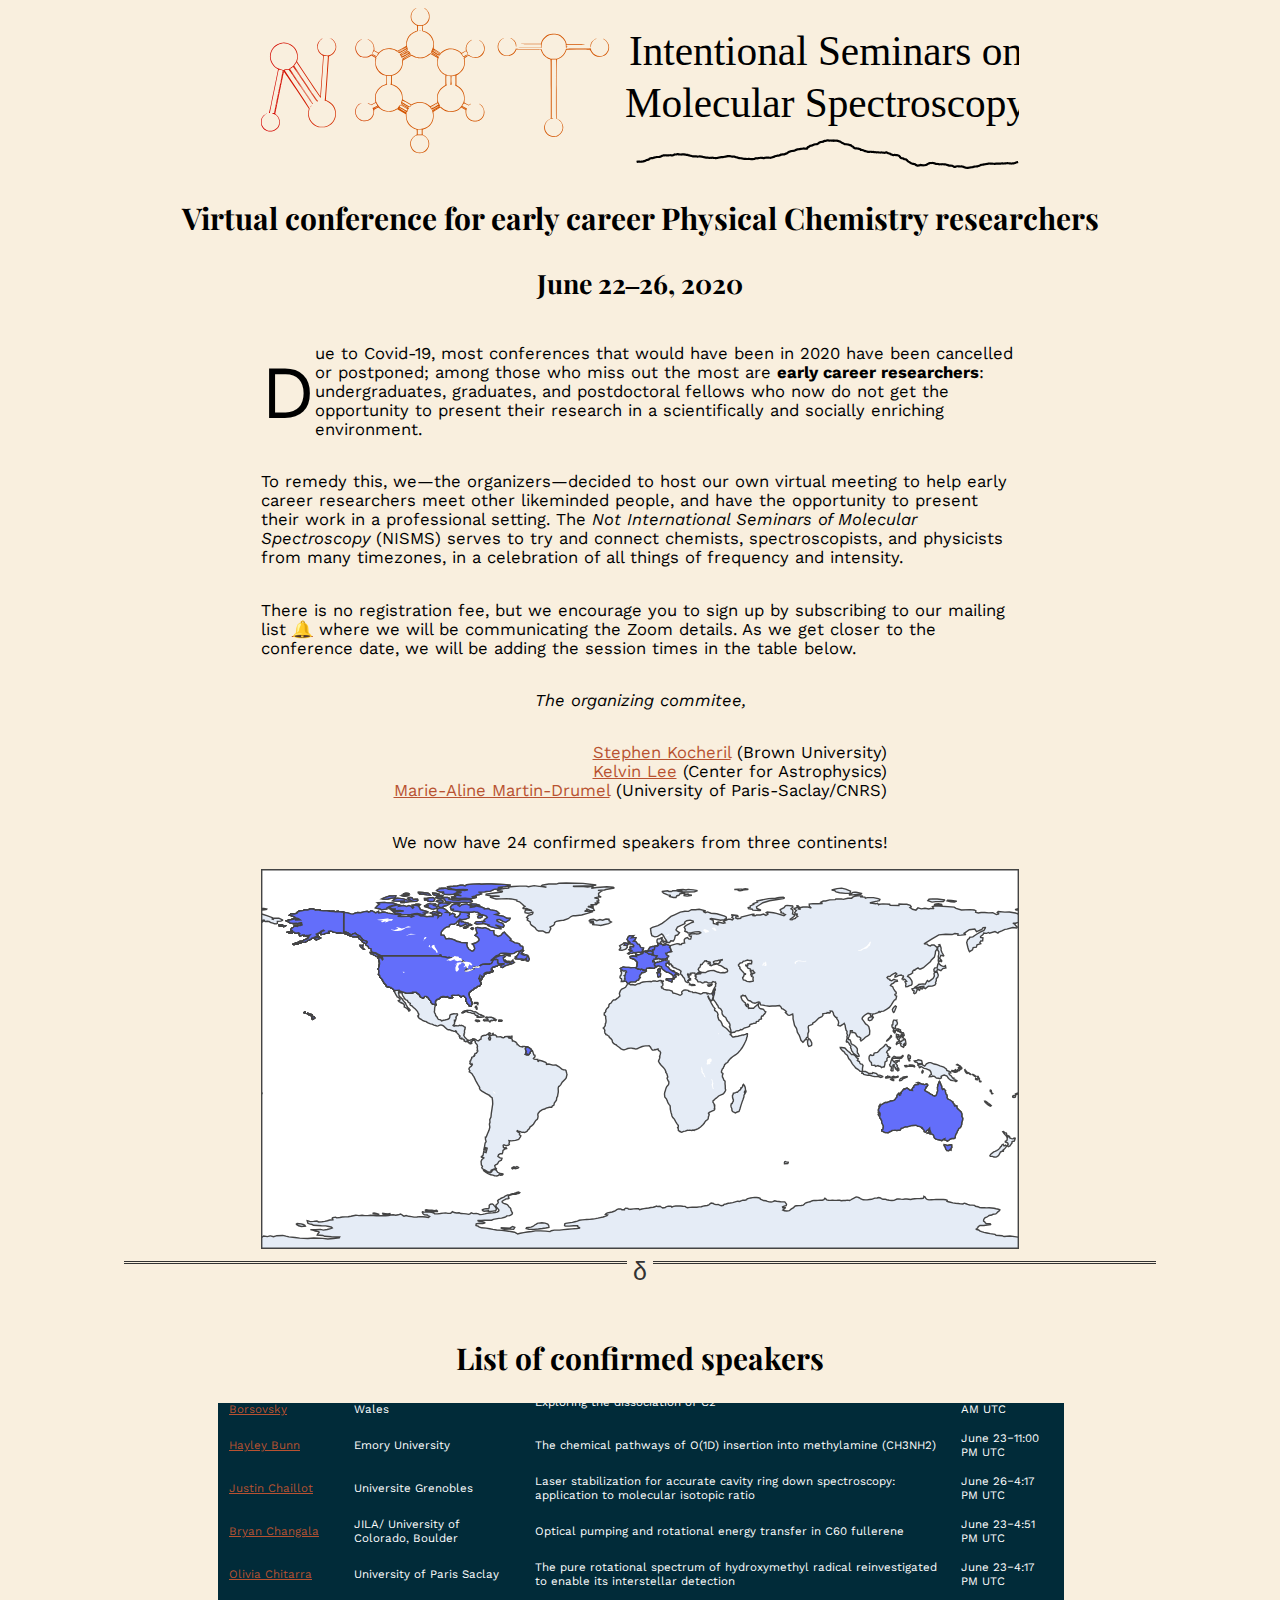
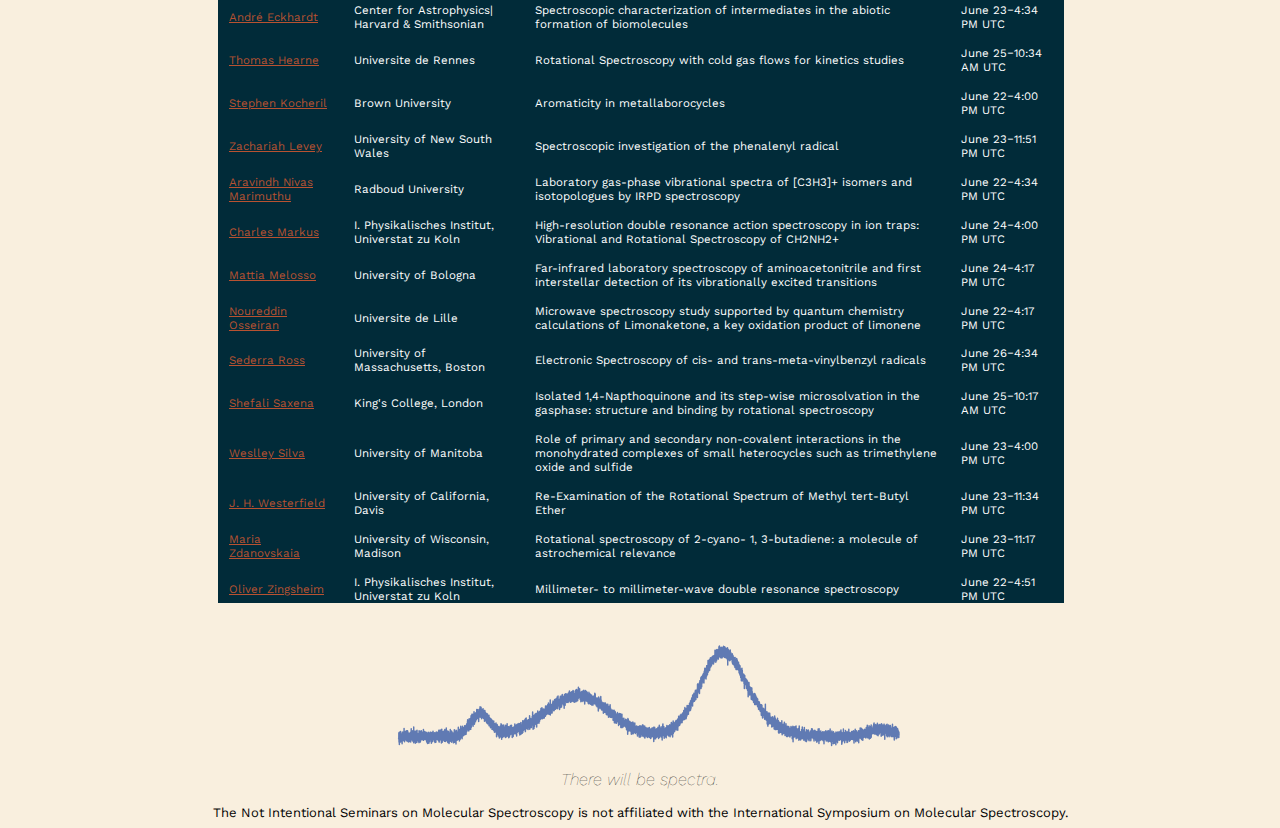
==== index.html @ 71ee7a11 "Added program PDF and links" ====
<!doctype html>

<html lang="en">
<head>
  <meta charset="utf-8">

  <title>NISMS 2020</title>
  <meta name="description" content="An online virtual meeting for early career researchers in physical chemistry.">
  <meta name="author" content="NISMS Commitee">

  <link rel="stylesheet" href="style.css">
  <link rel="stylesheet"
        href="https://fonts.googleapis.com/css2?family=Work+Sans">
  <link rel="stylesheet"
          href="https://fonts.googleapis.com/css2?family=Playfair+Display">
  <link rel="stylesheet"
          href="https://cdn.datatables.net/1.10.21/css/jquery.dataTables.min.css">
  <script type="text/javascript" src="https://code.jquery.com/jquery-3.5.1.js"></script>
  <script type="text/javascript" src="https://cdn.datatables.net/1.10.21/js/jquery.dataTables.min.js"></script>

</head>

<body>
  <script src="js/scripts.js"></script>
  <img src="logo.svg" title="">

  <h2> Virtual conference for early career Physical Chemistry researchers </h2>

  <h3> June 22‒26, 2020 </h3>

  <p class="drop-cap">
      Due to Covid-19, most conferences that would have been in 2020 have been cancelled or postponed; 
      among those who miss out the most are <strong> early career researchers</strong>: undergraduates, 
      graduates, and postdoctoral fellows who now do not get the opportunity to present their research
      in a scientifically and socially enriching environment.
  </p>

  <div>
    <p>
      To remedy this, we—the organizers—decided to host our own virtual meeting to help early career researchers
      meet other likeminded people, and have the opportunity to present their work in a professional setting. The 
      <em>Not International Seminars of Molecular Spectroscopy</em> (NISMS) serves to try and connect chemists, spectroscopists,
      and physicists from many timezones, in a celebration of all things of frequency and intensity.
    </p>
  </div>

  <div>
      <p> There is no registration fee, but we encourage you to sign up by subscribing to our mailing list 
        <a href="https://forms.gle/BFYWAidmMbKJy1d68" target="_blank" rel="noopener noreferrer">🔔</a> where we will be communicating the Zoom details. As we get
        closer to the conference date, we will be adding the session times in the table below.
      </p>

    </div>

    <div>
      <p>
        <em>The organizing commitee, </em>
        <br>
      </p>
    </div>

    <div>    
    <p style="text-align: right;">
      <a href="https://www.brown.edu/academics/chemistry/people/graduate-student/stephen-kocheril" target="_blank" rel="noopener noreferrer">Stephen Kocheril</a> (Brown University) <br>
      
      <a href="https://laserkelvin.github.io" target="_blank" rel="noopener noreferrer">Kelvin Lee</a> (Center for Astrophysics) <br>
      
      <a href="http://www.ismo.u-psud.fr/spip.php?article2095&lang=en" target="_blank" rel="noopener noreferrer">Marie-Aline Martin-Drumel</a> (University of Paris-Saclay/CNRS) <br>
    </p>

  </div>

  <div>
  <p>
    We now have 24 confirmed speakers from three continents!
  </p>
  </div>

  <div id="map-container">

  <img src="map.svg" width=800px>

  </div>

  <hr>

  <h2>List of confirmed speakers</h2>

  <object id="confirmed" data="speakers.html" style="width: 70%; height: 800px"></object>

  <!-- <div>
    <table id="confirmed" style="width: 100%" class="display">
      <thead>
        <tr>
          <th>Speakers</th>
          <th>Institution</th>
          <th>Title</th>
        </tr>
      </thead>
    </table>
  </div> -->

  <!-- <script src="line.js"></script> -->
  <div>
      <figure>
        <img src="line.svg">
        <figcaption>There will be spectra.</figcaption>
      </figure>
  </div>

</body>

<!-- <script type="text/javascript">
  $(document).ready(function() {
    $('#confirmed').DataTable( {
        "ajax": './speakers.json'
    } );
} );
</script> -->

<footer>
  The Not Intentional Seminars on Molecular Spectroscopy is not affiliated with the 
  International Symposium on Molecular Spectroscopy.
</footer>

</html>
---- style.css ----
html {
    font-family: "Work Sans", "Helvetica";
    text-rendering: optimizeLegibility;
    text-align: center;
    font-size: 1.3vw;
    justify-content: center;
    display: flex;
    align-items: center;
    background-color: #f9efde;
}

footer {
    font-size: small;
}

h1, h2, h3 {
    font-family: "Playfair Display";
}

h1 {
    font-size: 2vw;
    text-decoration: underline;
}

h2 {
    font-size: 1.8rem;
}

h3 {
    font-size: 1.6rem;
}

p {
    max-width: 60%;
    display: inline-block;
    text-align: left;
}

p.drop-cap:first-letter {
    font-size: 4.5em;
    float: left;
    margin-top: .05em;
}

a {
    color: #b85231;
}

strong {
    font-weight: bolder;
}

img {
    max-width: 60%;
    height: auto;
}

figcaption {
    font-style: italic;
    font-weight: 100;
}

hr {
    overflow: visible; /* For IE */
    padding: 10px;
    border: none;
    border-top: medium double #333;
    color: #333;
    text-align: center;
    max-width: 80%;
}

hr:after {
    content: "δ";
    display: inline-block;
    position: relative;
    top: -0.7em;
    font-size: 1.5em;
    padding: 0 0.25em;
    background: #f9efde;
}

table {
    background: #012B39;
    border-radius: 0.25em;
    border-collapse: collapse;
    margin: 1em;
    height: auto;
    font-size: 1.3vw;
  }

th {
    border-bottom: 1px solid #364043;
    color: #E2B842;
    font-size: 1.4vw;
    font-weight: 600;
    padding: 0.5em 1em;
    text-align: left;
    }

td {
    color: #fff;
    font-weight: 400;
    padding: 0.65em 1em;
    }
.disabled td {
    color: #4F5F64;
    }
tbody tr {
    transition: background 0.25s ease;
    }
tbody tr:hover {
    background: #014055;
    }
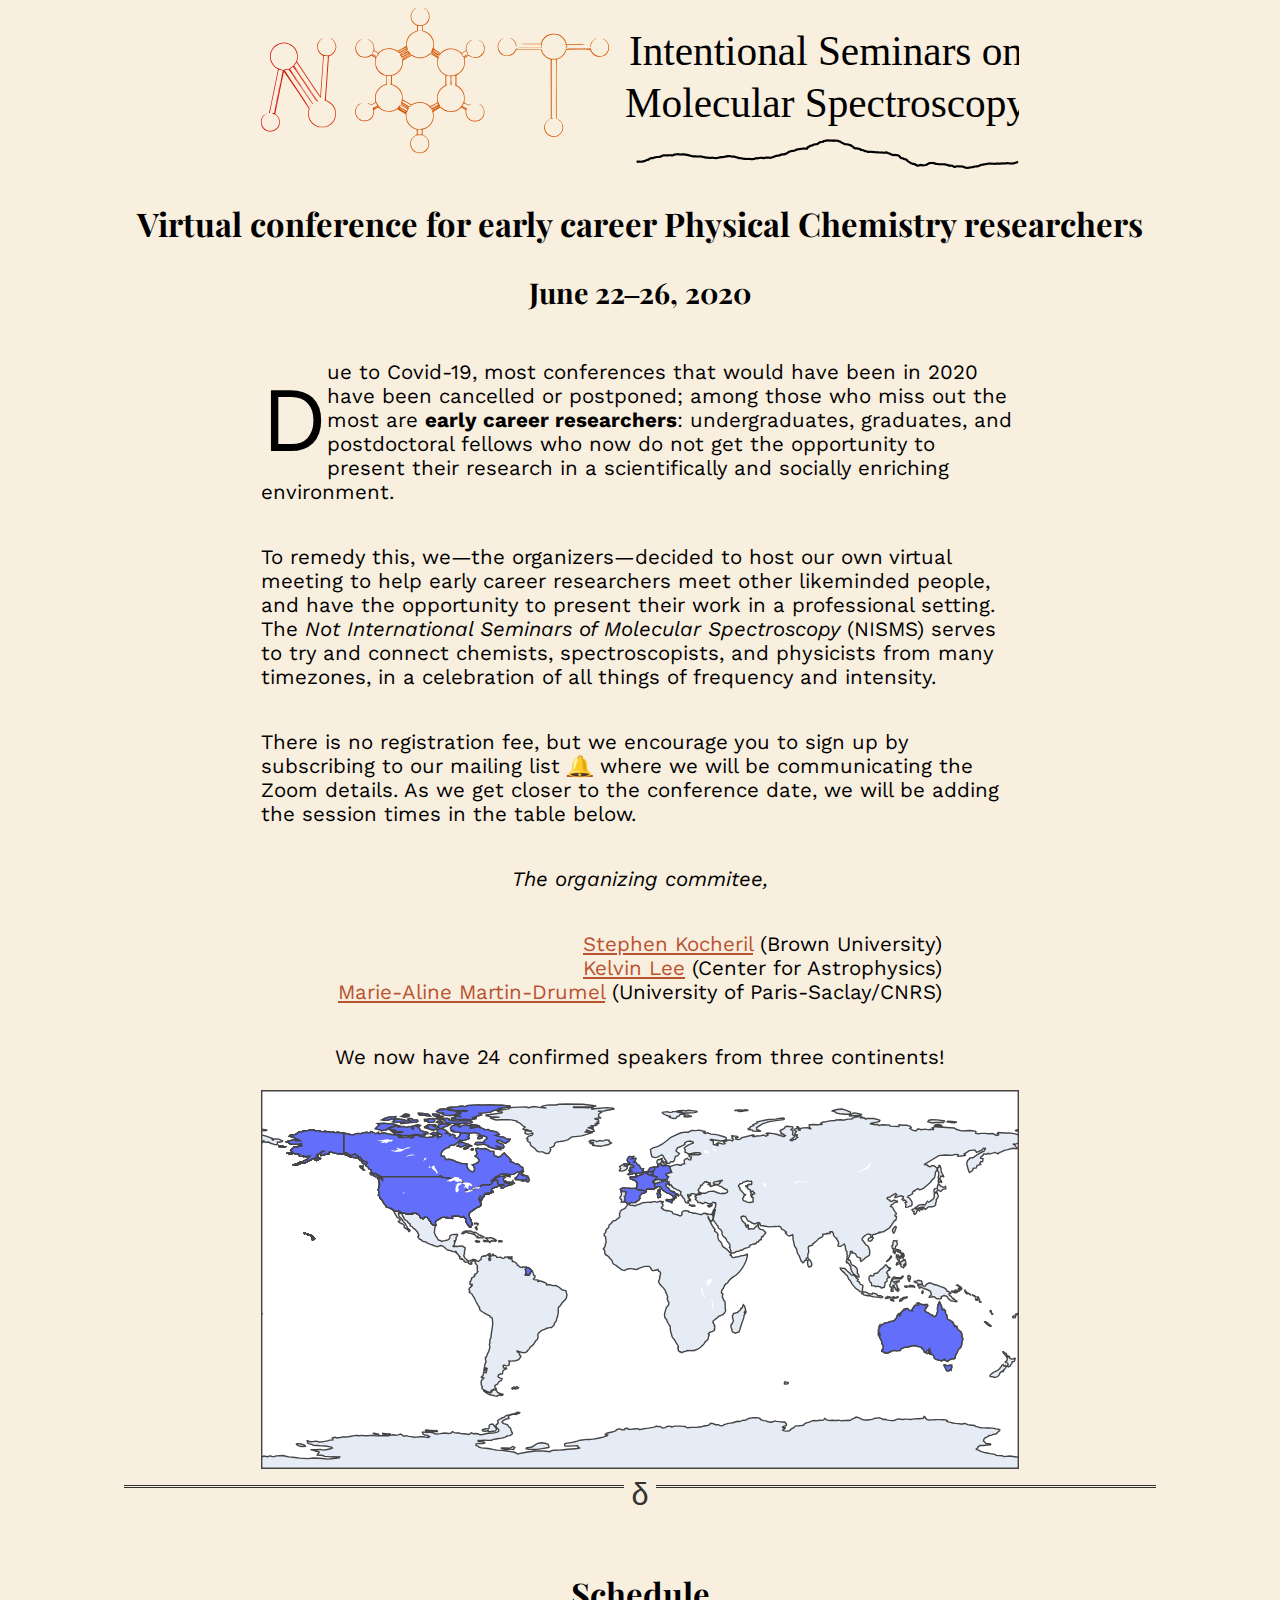
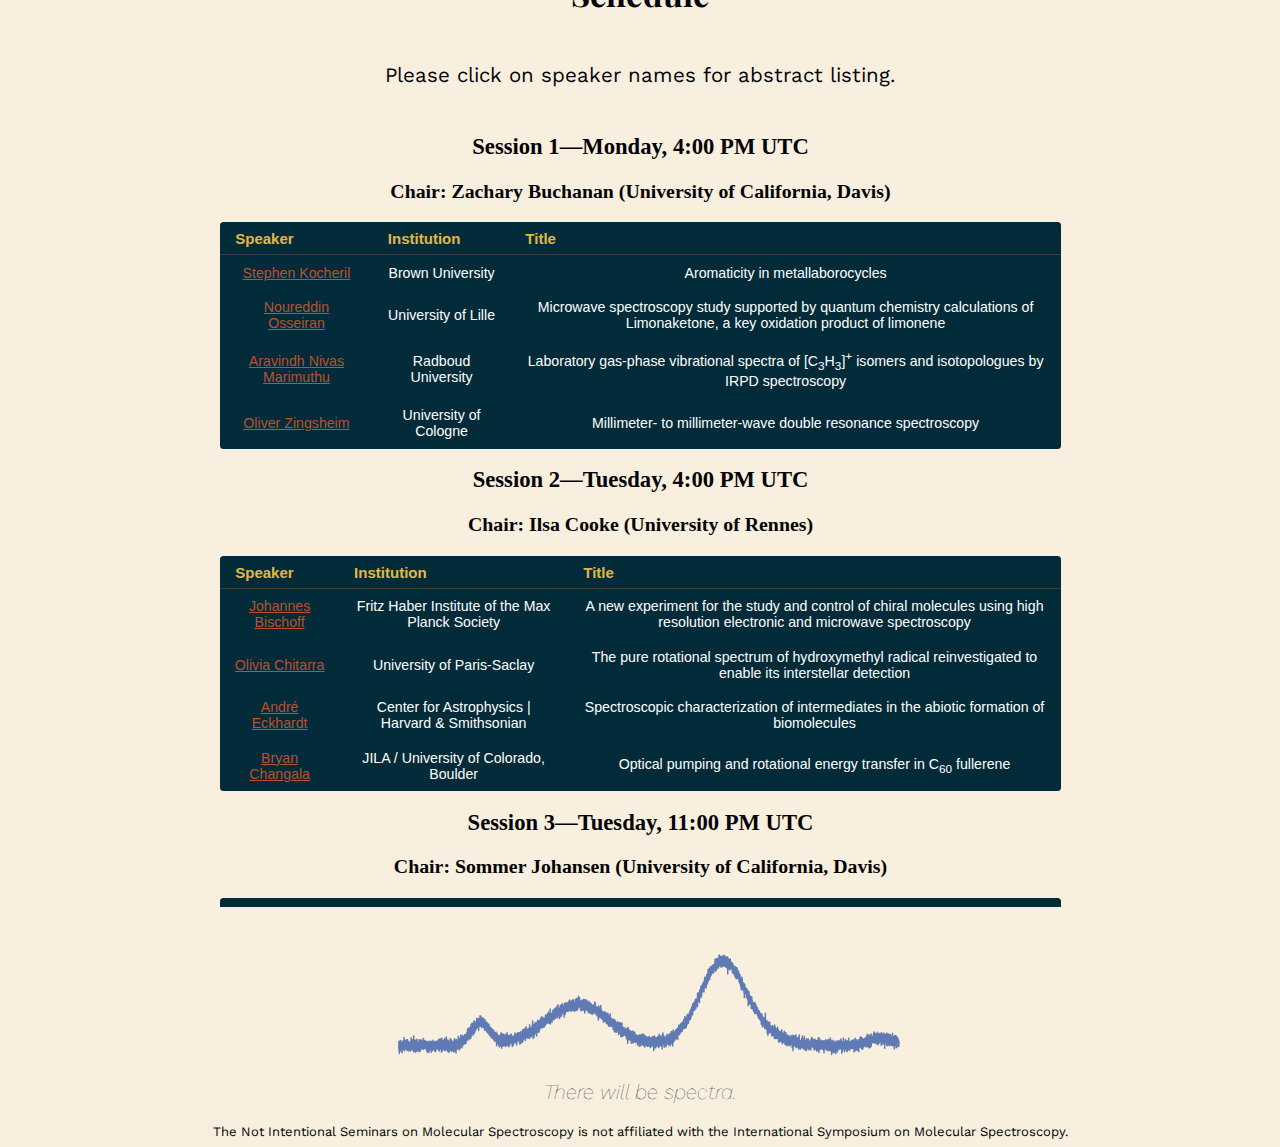
==== commit 40e017e7: "Revamped schedule with jinja templating" ====
--- a/index.html
+++ b/index.html
@@ -84,21 +84,11 @@
 
   <hr>
 
-  <h2>List of confirmed speakers</h2>
+  <h2>Schedule</h2>
 
-  <object id="confirmed" data="speakers.html" style="width: 70%; height: 800px"></object>
+  <p>Please click on speaker names for abstract listing.</p>
 
-  <!-- <div>
-    <table id="confirmed" style="width: 100%" class="display">
-      <thead>
-        <tr>
-          <th>Speakers</th>
-          <th>Institution</th>
-          <th>Title</th>
-        </tr>
-      </thead>
-    </table>
-  </div> -->
+  <object id="confirmed" data="schedule.html" style="width: 70%; height: 800px"></object>
 
   <!-- <script src="line.js"></script> -->
   <div>
@@ -110,14 +100,6 @@
 
 </body>
 
-<!-- <script type="text/javascript">
-  $(document).ready(function() {
-    $('#confirmed').DataTable( {
-        "ajax": './speakers.json'
-    } );
-} );
-</script> -->
-
 <footer>
   The Not Intentional Seminars on Molecular Spectroscopy is not affiliated with the 
   International Symposium on Molecular Spectroscopy.
--- a/style.css
+++ b/style.css
@@ -3,11 +3,12 @@
     font-family: "Work Sans", "Helvetica";
     text-rendering: optimizeLegibility;
     text-align: center;
-    font-size: 1.3vw;
+    font-size: 1.6vw;
     justify-content: center;
     display: flex;
     align-items: center;
     background-color: #f9efde;
+    min-height: 70%;
 }
 
 footer {
@@ -19,16 +20,16 @@
 }
 
 h1 {
-    font-size: 2vw;
+    font-size: 2.4vw;
     text-decoration: underline;
 }
 
 h2 {
-    font-size: 1.8rem;
+    font-size: 1.6rem;
 }
 
 h3 {
-    font-size: 1.6rem;
+    font-size: 1.4rem;
 }
 
 p {
@@ -87,13 +88,13 @@
     border-collapse: collapse;
     margin: 1em;
     height: auto;
-    font-size: 1.3vw;
+    font-size: 1.6vw;
   }
 
 th {
     border-bottom: 1px solid #364043;
     color: #E2B842;
-    font-size: 1.4vw;
+    font-size: 1.7vw;
     font-weight: 600;
     padding: 0.5em 1em;
     text-align: left;
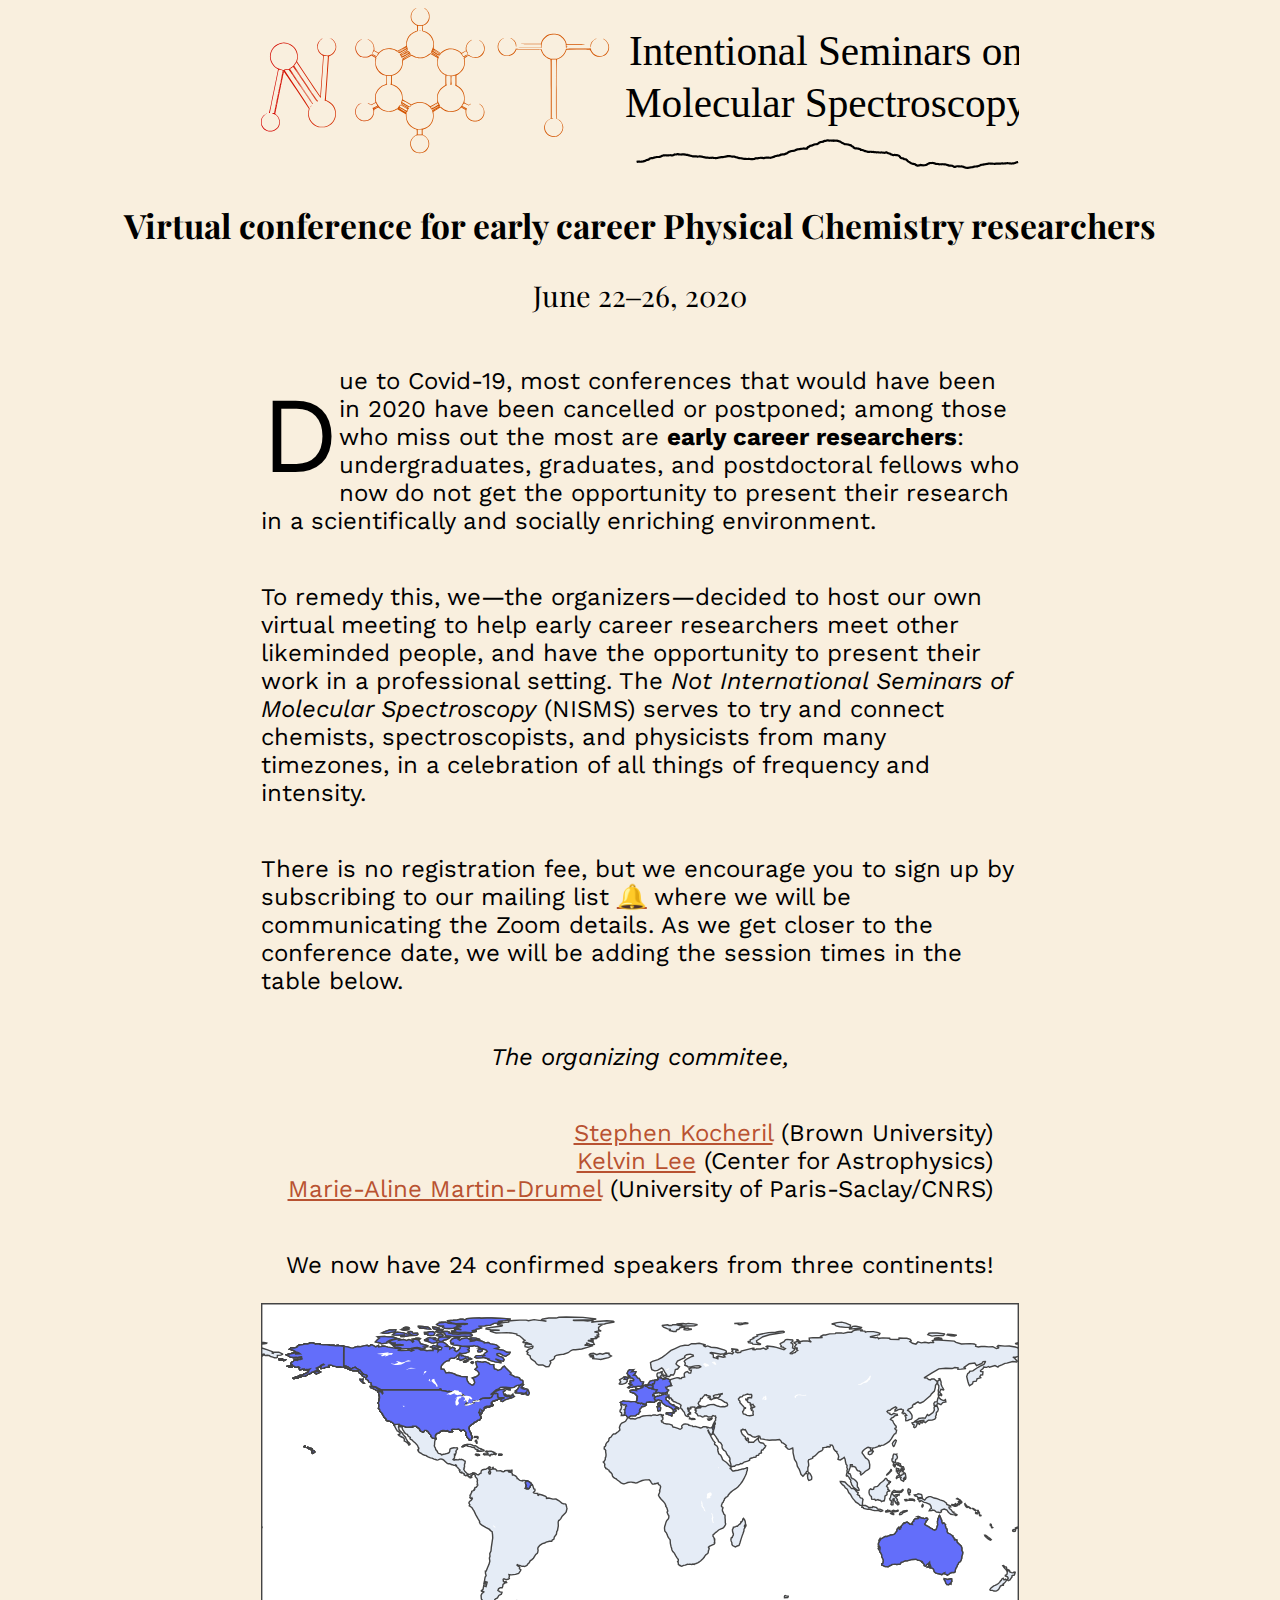
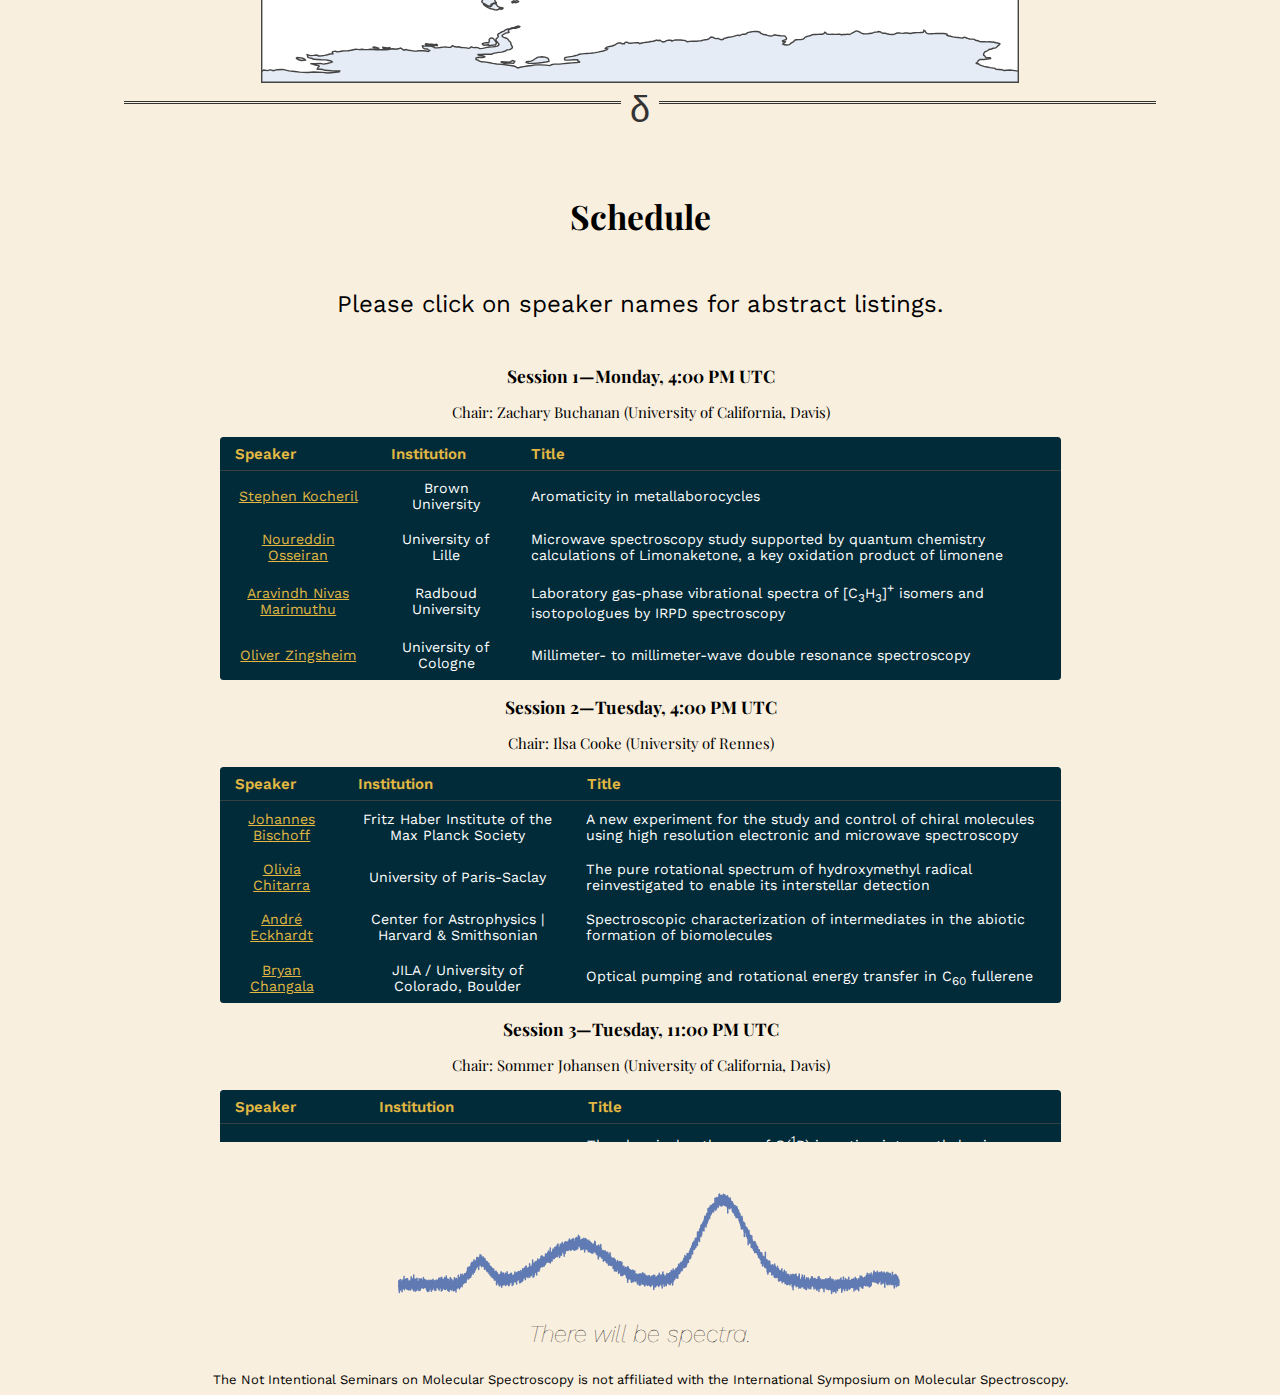
==== commit ba764d54: "Stylistic changes on schedule and fontsizes" ====
--- a/index.html
+++ b/index.html
@@ -3,16 +3,13 @@
 <html lang="en">
 <head>
   <meta charset="utf-8">
+  <meta name="viewport" content="width=device-width, initial-scale=1">
 
   <title>NISMS 2020</title>
   <meta name="description" content="An online virtual meeting for early career researchers in physical chemistry.">
   <meta name="author" content="NISMS Commitee">
 
   <link rel="stylesheet" href="style.css">
-  <link rel="stylesheet"
-        href="https://fonts.googleapis.com/css2?family=Work+Sans">
-  <link rel="stylesheet"
-          href="https://fonts.googleapis.com/css2?family=Playfair+Display">
   <link rel="stylesheet"
           href="https://cdn.datatables.net/1.10.21/css/jquery.dataTables.min.css">
   <script type="text/javascript" src="https://code.jquery.com/jquery-3.5.1.js"></script>
@@ -86,7 +83,7 @@
 
   <h2>Schedule</h2>
 
-  <p>Please click on speaker names for abstract listing.</p>
+  <p>Please click on speaker names for abstract listings.</p>
 
   <object id="confirmed" data="schedule.html" style="width: 70%; height: 800px"></object>
 
--- a/style.css
+++ b/style.css
@@ -1,15 +1,31 @@
+
+@import url("https://fonts.googleapis.com/css2?family=Playfair+Display");
+@import url("https://fonts.googleapis.com/css2?family=Work+Sans");
 
 html {
     font-family: "Work Sans", "Helvetica";
     text-rendering: optimizeLegibility;
     text-align: center;
-    font-size: 1.6vw;
+    font-size: 1.4vw;
     justify-content: center;
     display: flex;
     align-items: center;
     background-color: #f9efde;
     min-height: 70%;
 }
+
+@media screen and (min-width: 75em) {
+    html {
+      font-size: 1.5em;
+    }
+  }
+
+@media only screen and (max-width: 768px) {
+    /* For mobile phones: */
+    html {
+      width: 100%;
+    }
+  }
 
 footer {
     font-size: small;
@@ -20,16 +36,17 @@
 }
 
 h1 {
-    font-size: 2.4vw;
+    font-size: 2em;
     text-decoration: underline;
 }
 
 h2 {
-    font-size: 1.6rem;
+    font-size: 1.4em;
 }
 
 h3 {
-    font-size: 1.4rem;
+    font-size: 1.2em;
+    font-weight: lighter;
 }
 
 p {
@@ -114,3 +131,11 @@
 tbody tr:hover {
     background: #014055;
     }
+
+td > a {
+    color: #E2B842;
+}
+
+#titles {
+    text-align: left;
+}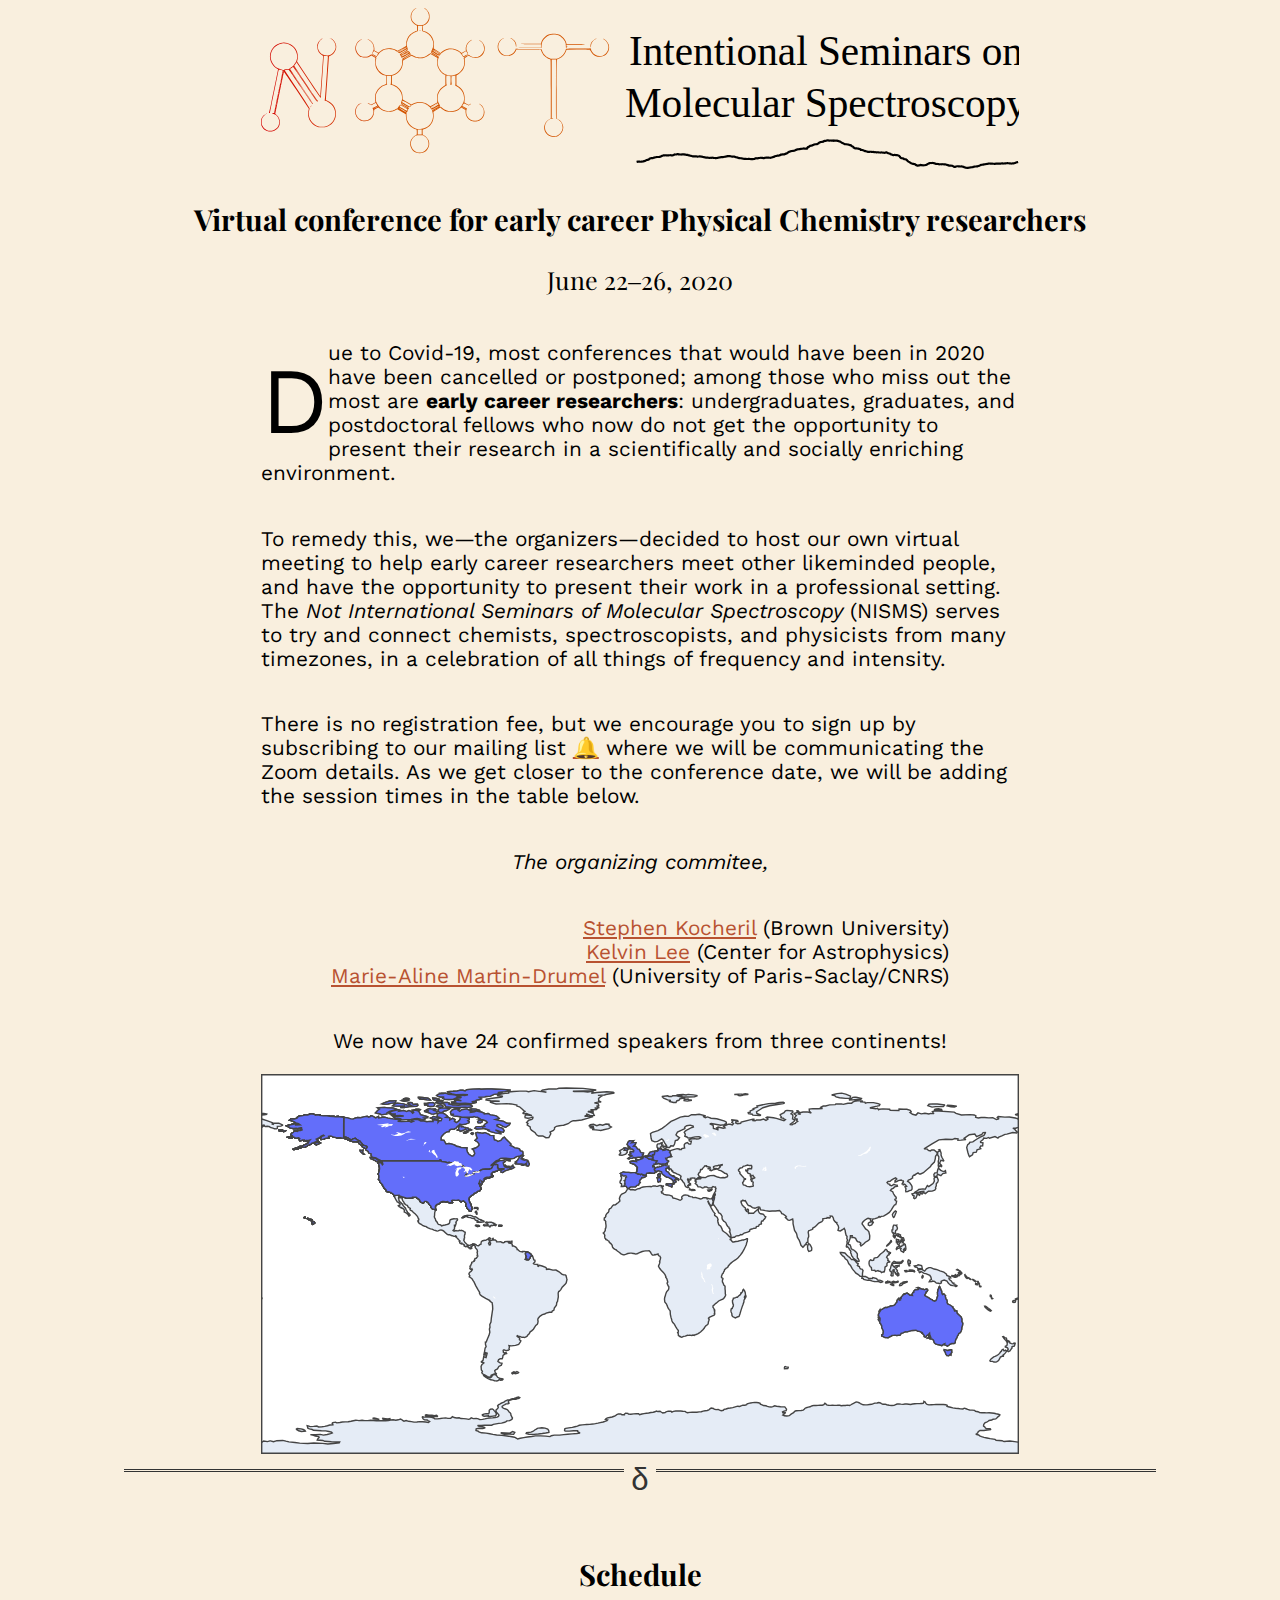
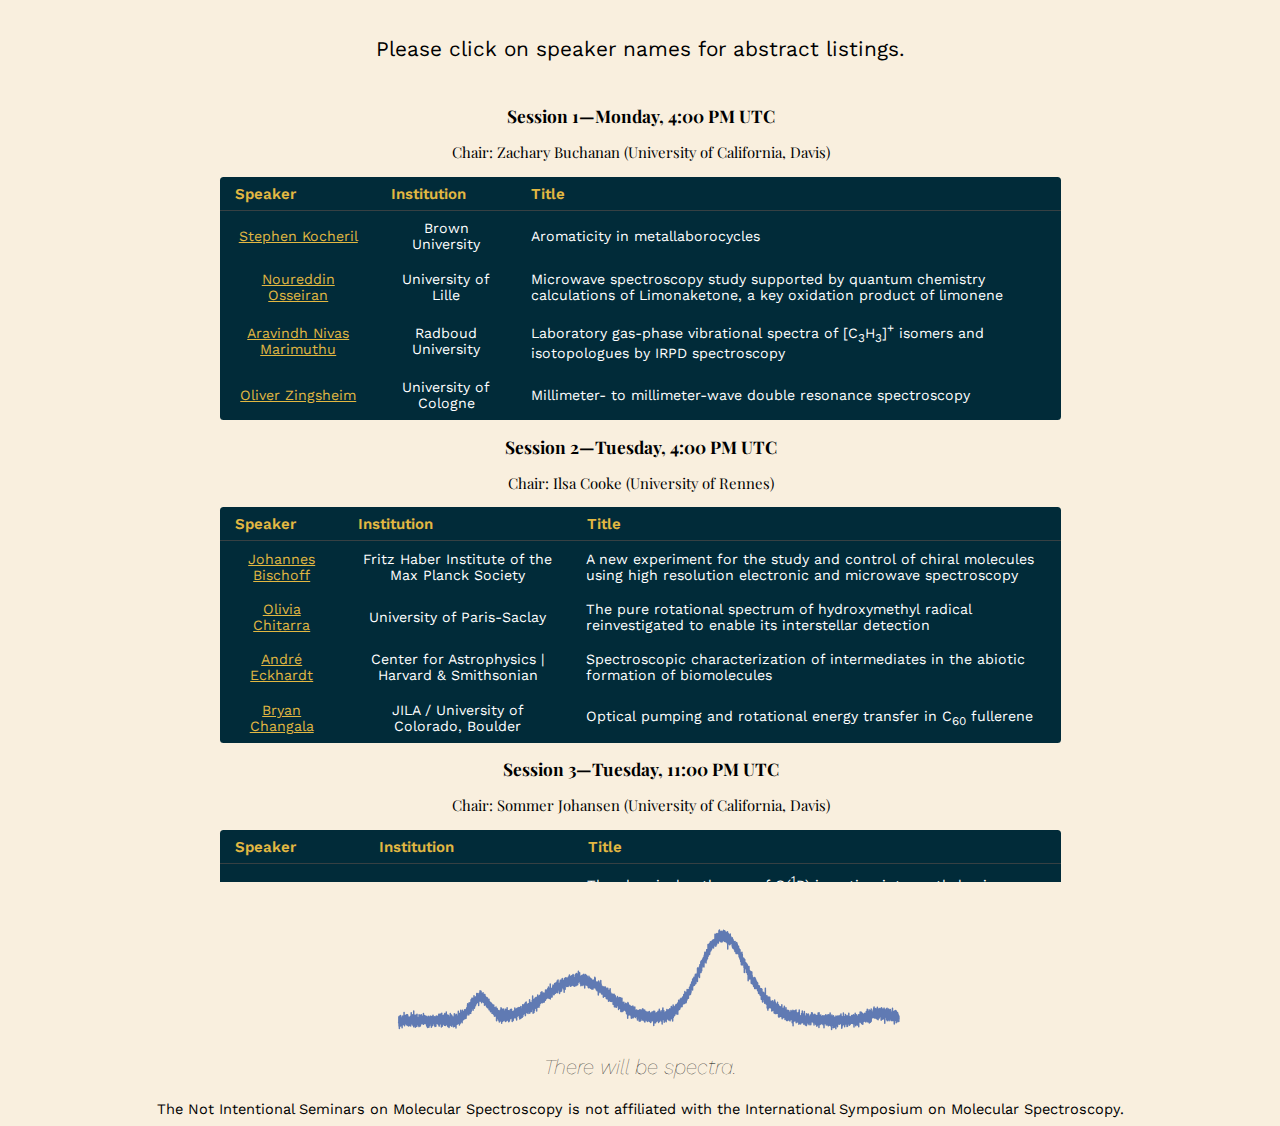
==== commit ee0332e2: "More stylistic changes" ====
--- a/index.html
+++ b/index.html
@@ -18,7 +18,6 @@
 </head>
 
 <body>
-  <script src="js/scripts.js"></script>
   <img src="logo.svg" title="">
 
   <h2> Virtual conference for early career Physical Chemistry researchers </h2>
@@ -81,10 +80,13 @@
 
   <hr>
 
+  <div>
+
   <h2>Schedule</h2>
 
   <p>Please click on speaker names for abstract listings.</p>
 
+  </div>
   <object id="confirmed" data="schedule.html" style="width: 70%; height: 800px"></object>
 
   <!-- <script src="line.js"></script> -->
@@ -102,4 +104,4 @@
   International Symposium on Molecular Spectroscopy.
 </footer>
 
-</html>+</html>
--- a/style.css
+++ b/style.css
@@ -16,7 +16,7 @@
 
 @media screen and (min-width: 75em) {
     html {
-      font-size: 1.5em;
+      font-size: 1.3em;
     }
   }
 
@@ -28,7 +28,7 @@
   }
 
 footer {
-    font-size: small;
+    font-size: 0.7em;
 }
 
 h1, h2, h3 {
@@ -138,4 +138,4 @@
 
 #titles {
     text-align: left;
-}+}
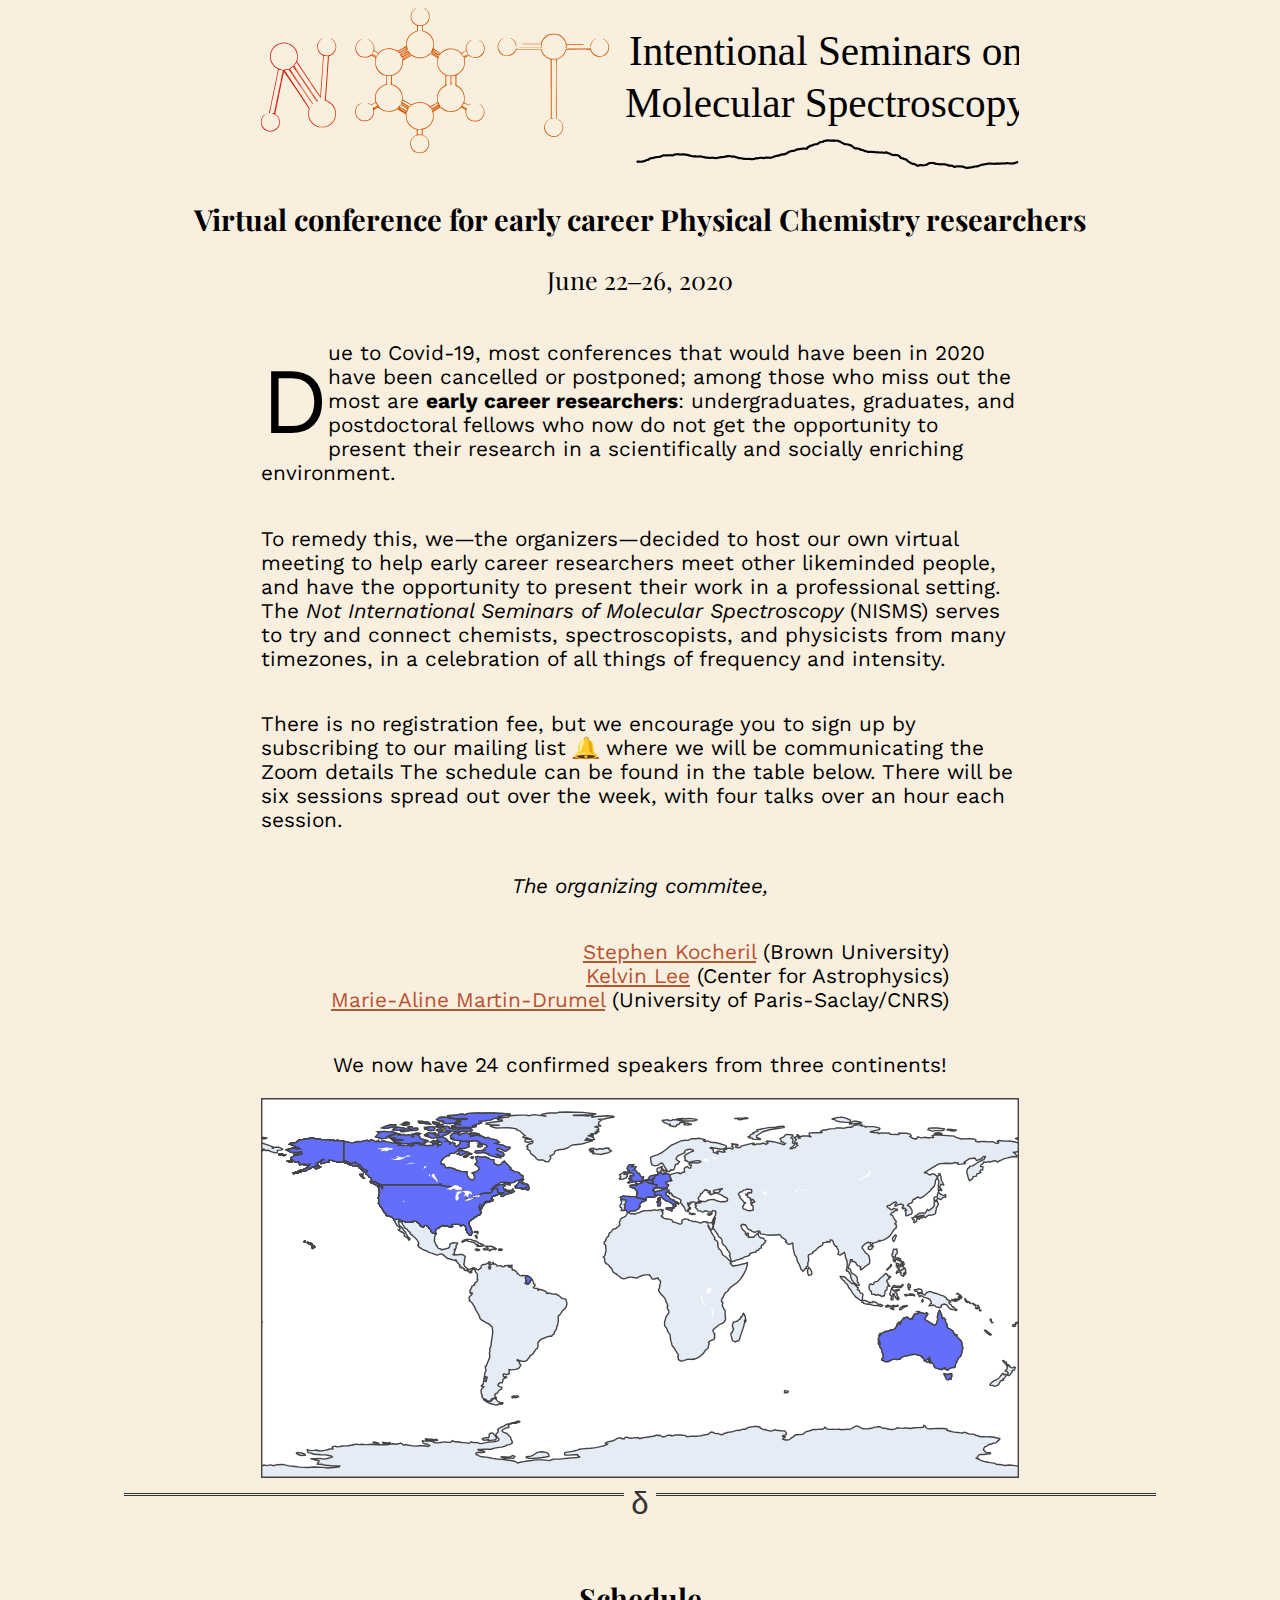
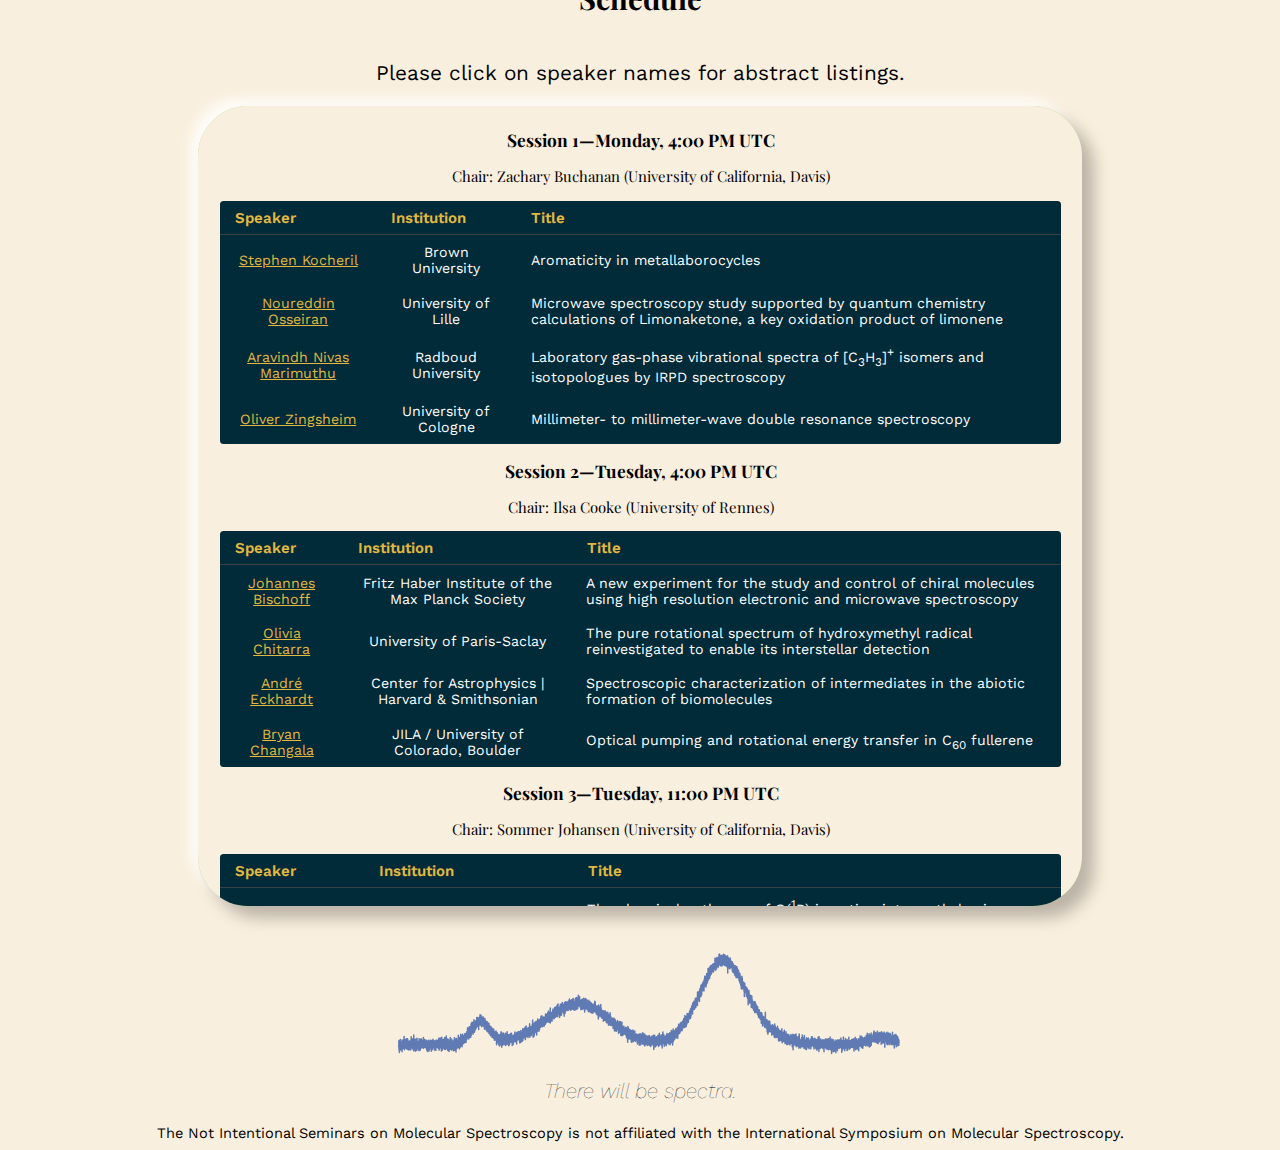
==== commit d78a9309: "Revised text and styled table container" ====
--- a/index.html
+++ b/index.html
@@ -42,8 +42,9 @@
 
   <div>
       <p> There is no registration fee, but we encourage you to sign up by subscribing to our mailing list 
-        <a href="https://forms.gle/BFYWAidmMbKJy1d68" target="_blank" rel="noopener noreferrer">🔔</a> where we will be communicating the Zoom details. As we get
-        closer to the conference date, we will be adding the session times in the table below.
+        <a href="https://forms.gle/BFYWAidmMbKJy1d68" target="_blank" rel="noopener noreferrer">🔔</a> where we will be communicating the Zoom details
+        The schedule can be found in the table below. There will be six sessions spread out over the week, with four talks
+        over an hour each session.
       </p>
 
     </div>
--- a/style.css
+++ b/style.css
@@ -139,3 +139,13 @@
 #titles {
     text-align: left;
 }
+
+object {
+  align-items: center;
+  background-color: #afd275;
+  box-shadow: 
+    12px 12px 16px 0 rgba(0, 0, 0, 0.25),
+    -8px -8px 12px 0 rgba(255, 255, 255, 0.8);
+  border-radius: 50px;
+  justify-content: center;
+}
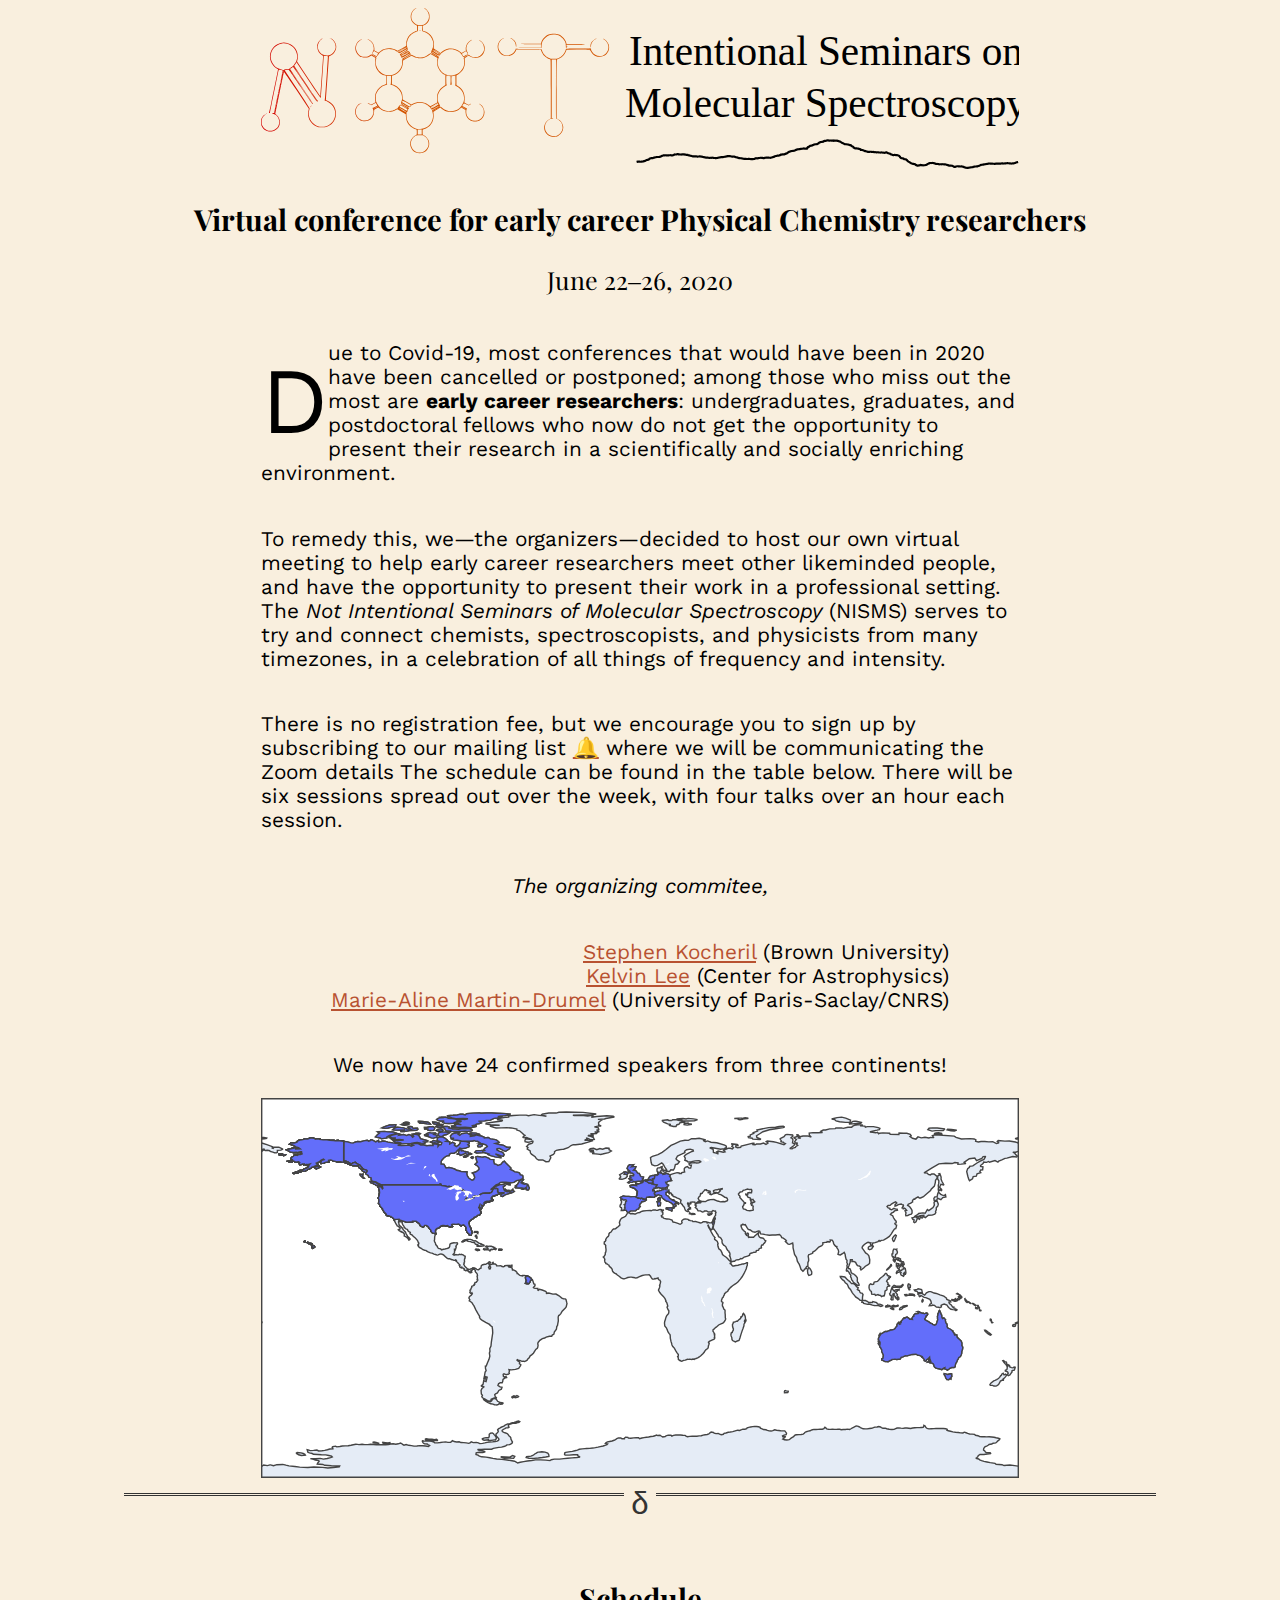
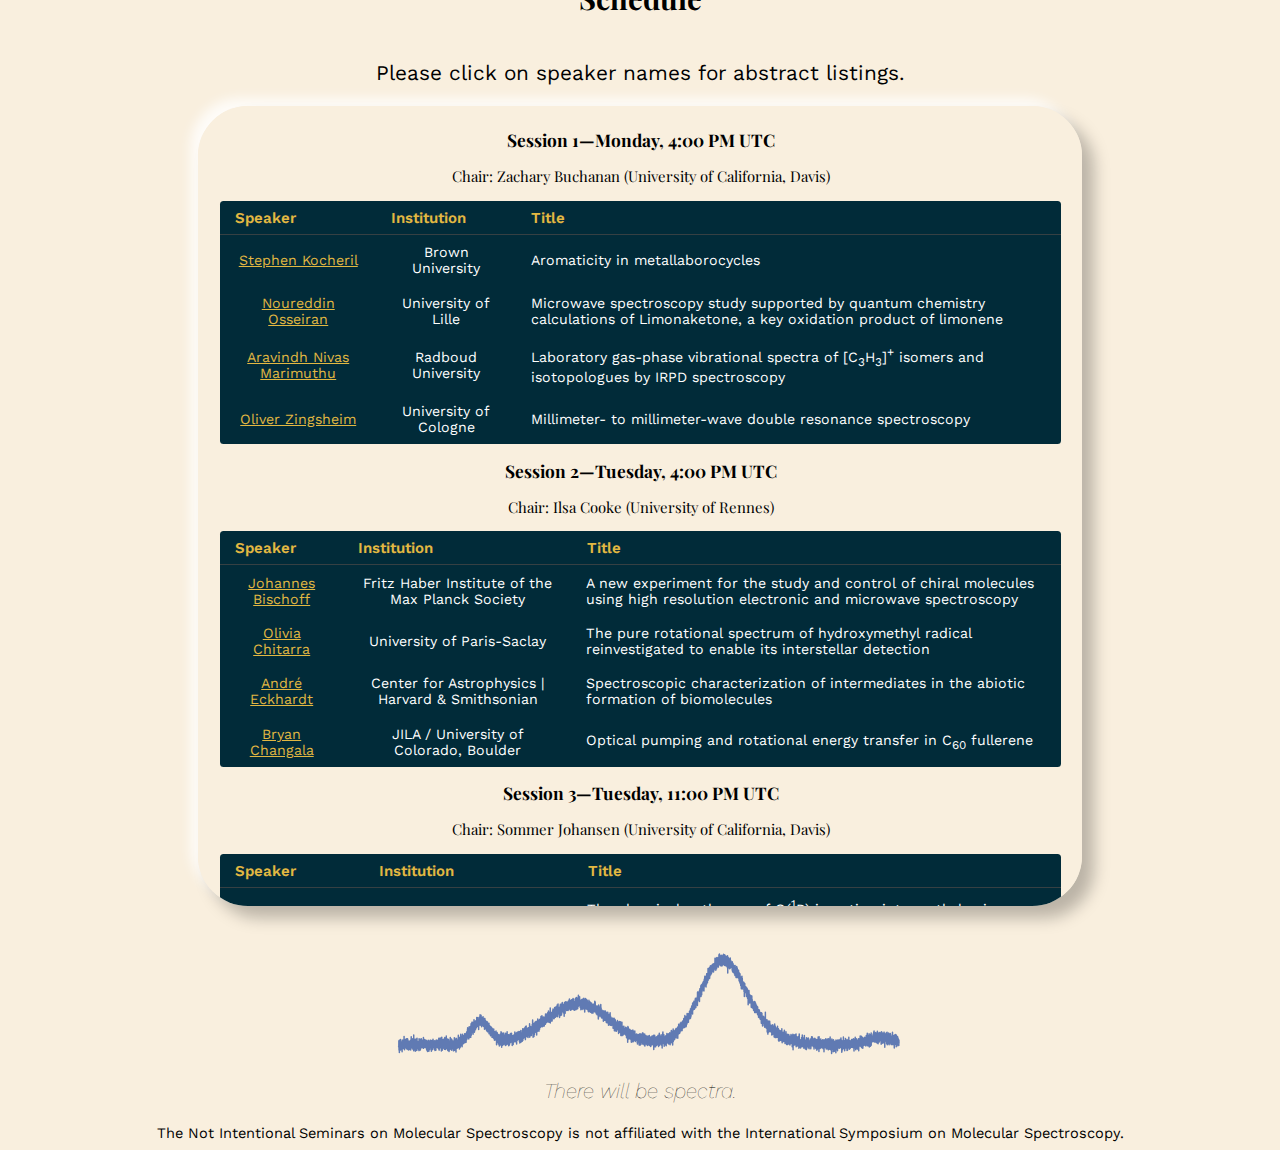
==== commit 7b24e4ce: "Fixed international typo" ====
--- a/index.html
+++ b/index.html
@@ -35,7 +35,7 @@
     <p>
       To remedy this, we—the organizers—decided to host our own virtual meeting to help early career researchers
       meet other likeminded people, and have the opportunity to present their work in a professional setting. The 
-      <em>Not International Seminars of Molecular Spectroscopy</em> (NISMS) serves to try and connect chemists, spectroscopists,
+      <em>Not Intentional Seminars of Molecular Spectroscopy</em> (NISMS) serves to try and connect chemists, spectroscopists,
       and physicists from many timezones, in a celebration of all things of frequency and intensity.
     </p>
   </div>
--- a/style.css
+++ b/style.css
@@ -142,7 +142,7 @@
 
 object {
   align-items: center;
-  background-color: #afd275;
+  background-color: #f9efde;
   box-shadow: 
     12px 12px 16px 0 rgba(0, 0, 0, 0.25),
     -8px -8px 12px 0 rgba(255, 255, 255, 0.8);
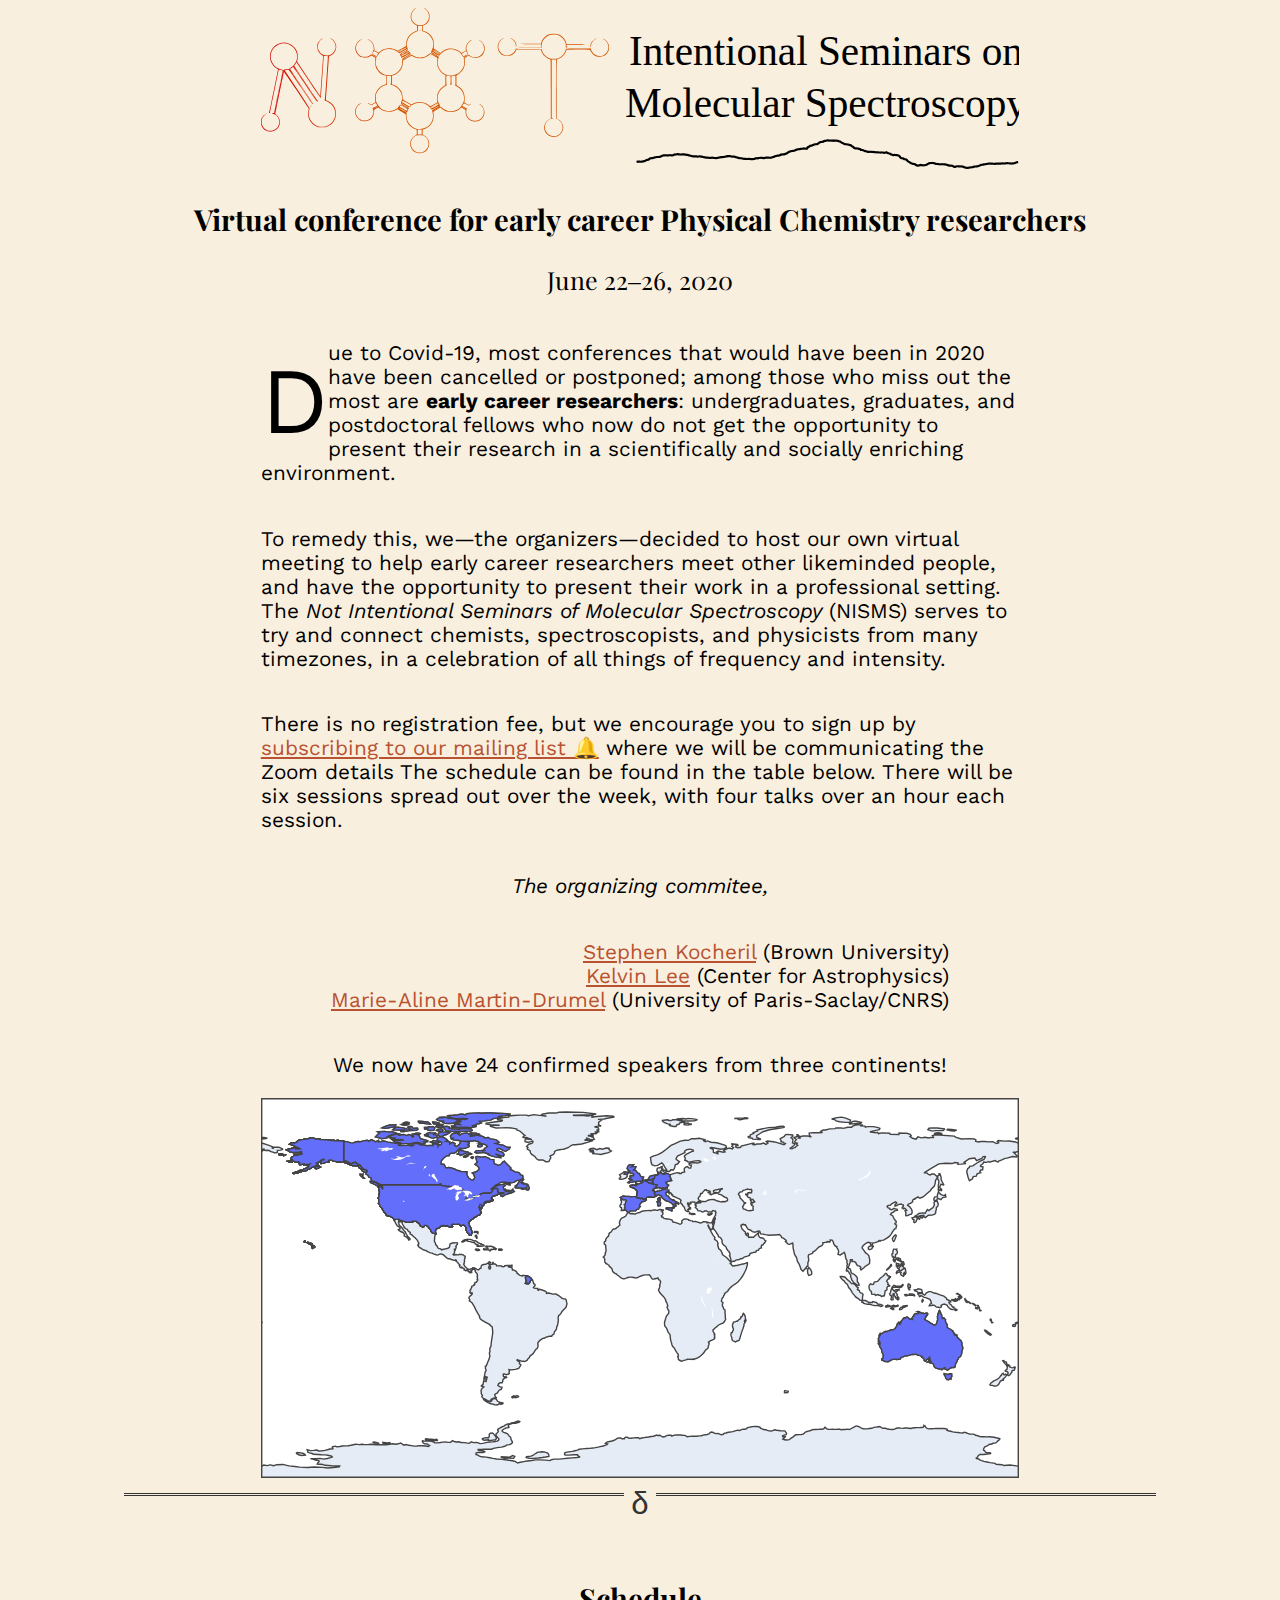
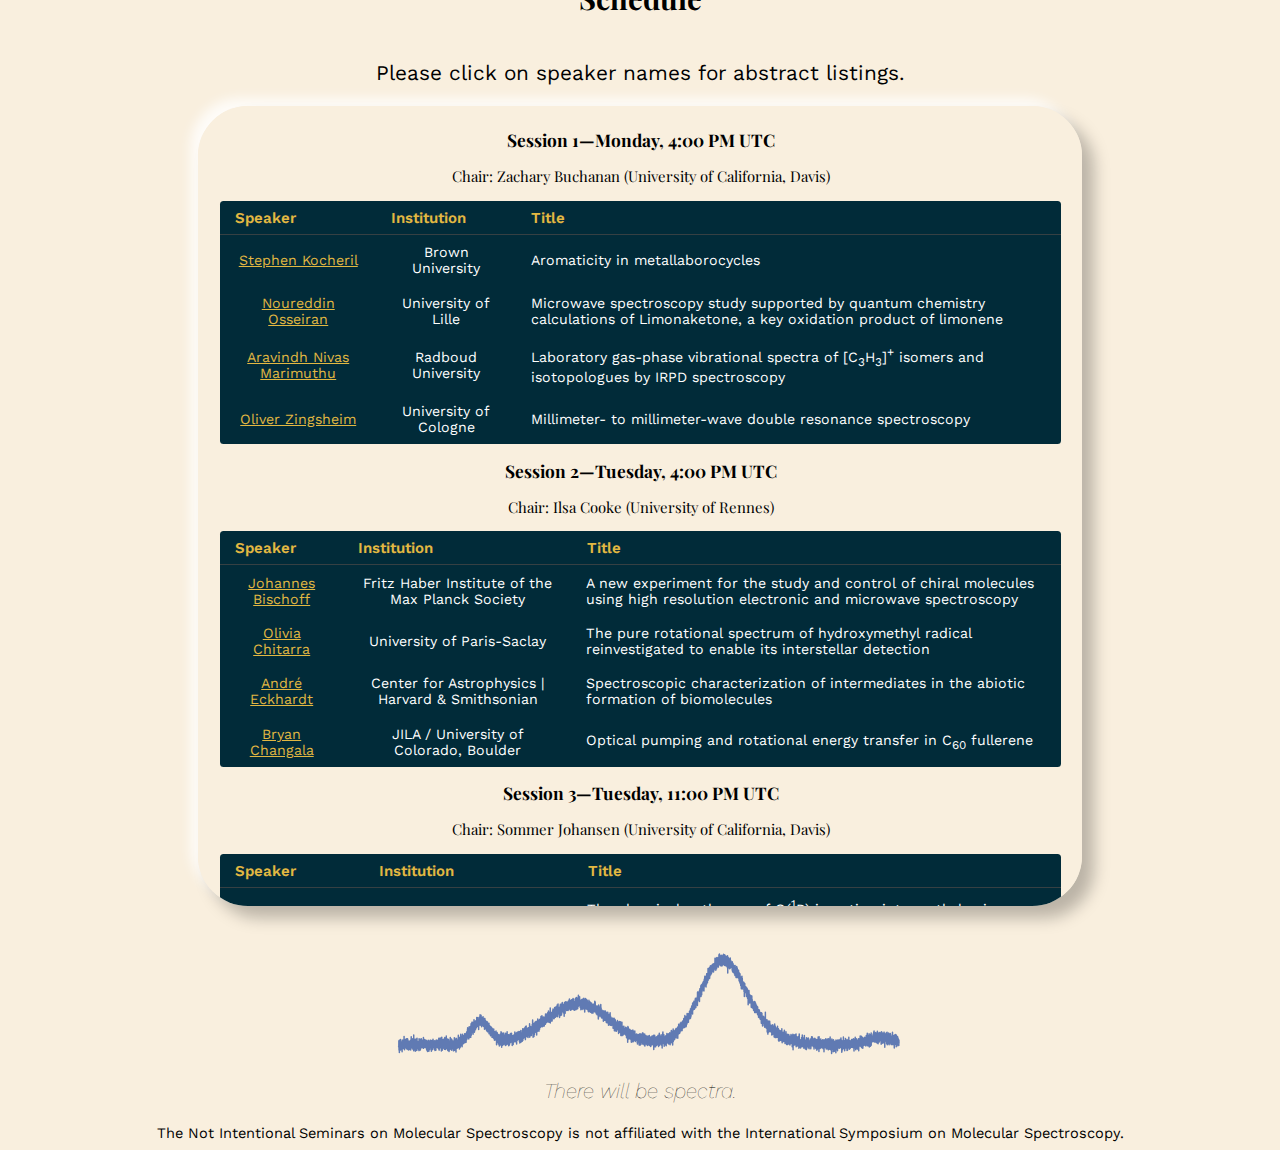
==== commit 14560ac7: "Making the mailing list link more visible" ====
--- a/index.html
+++ b/index.html
@@ -41,8 +41,8 @@
   </div>
 
   <div>
-      <p> There is no registration fee, but we encourage you to sign up by subscribing to our mailing list 
-        <a href="https://forms.gle/BFYWAidmMbKJy1d68" target="_blank" rel="noopener noreferrer">🔔</a> where we will be communicating the Zoom details
+      <p> There is no registration fee, but we encourage you to sign up by  
+        <a href="https://forms.gle/BFYWAidmMbKJy1d68" target="_blank" rel="noopener noreferrer">subscribing to our mailing list 🔔</a> where we will be communicating the Zoom details
         The schedule can be found in the table below. There will be six sessions spread out over the week, with four talks
         over an hour each session.
       </p>
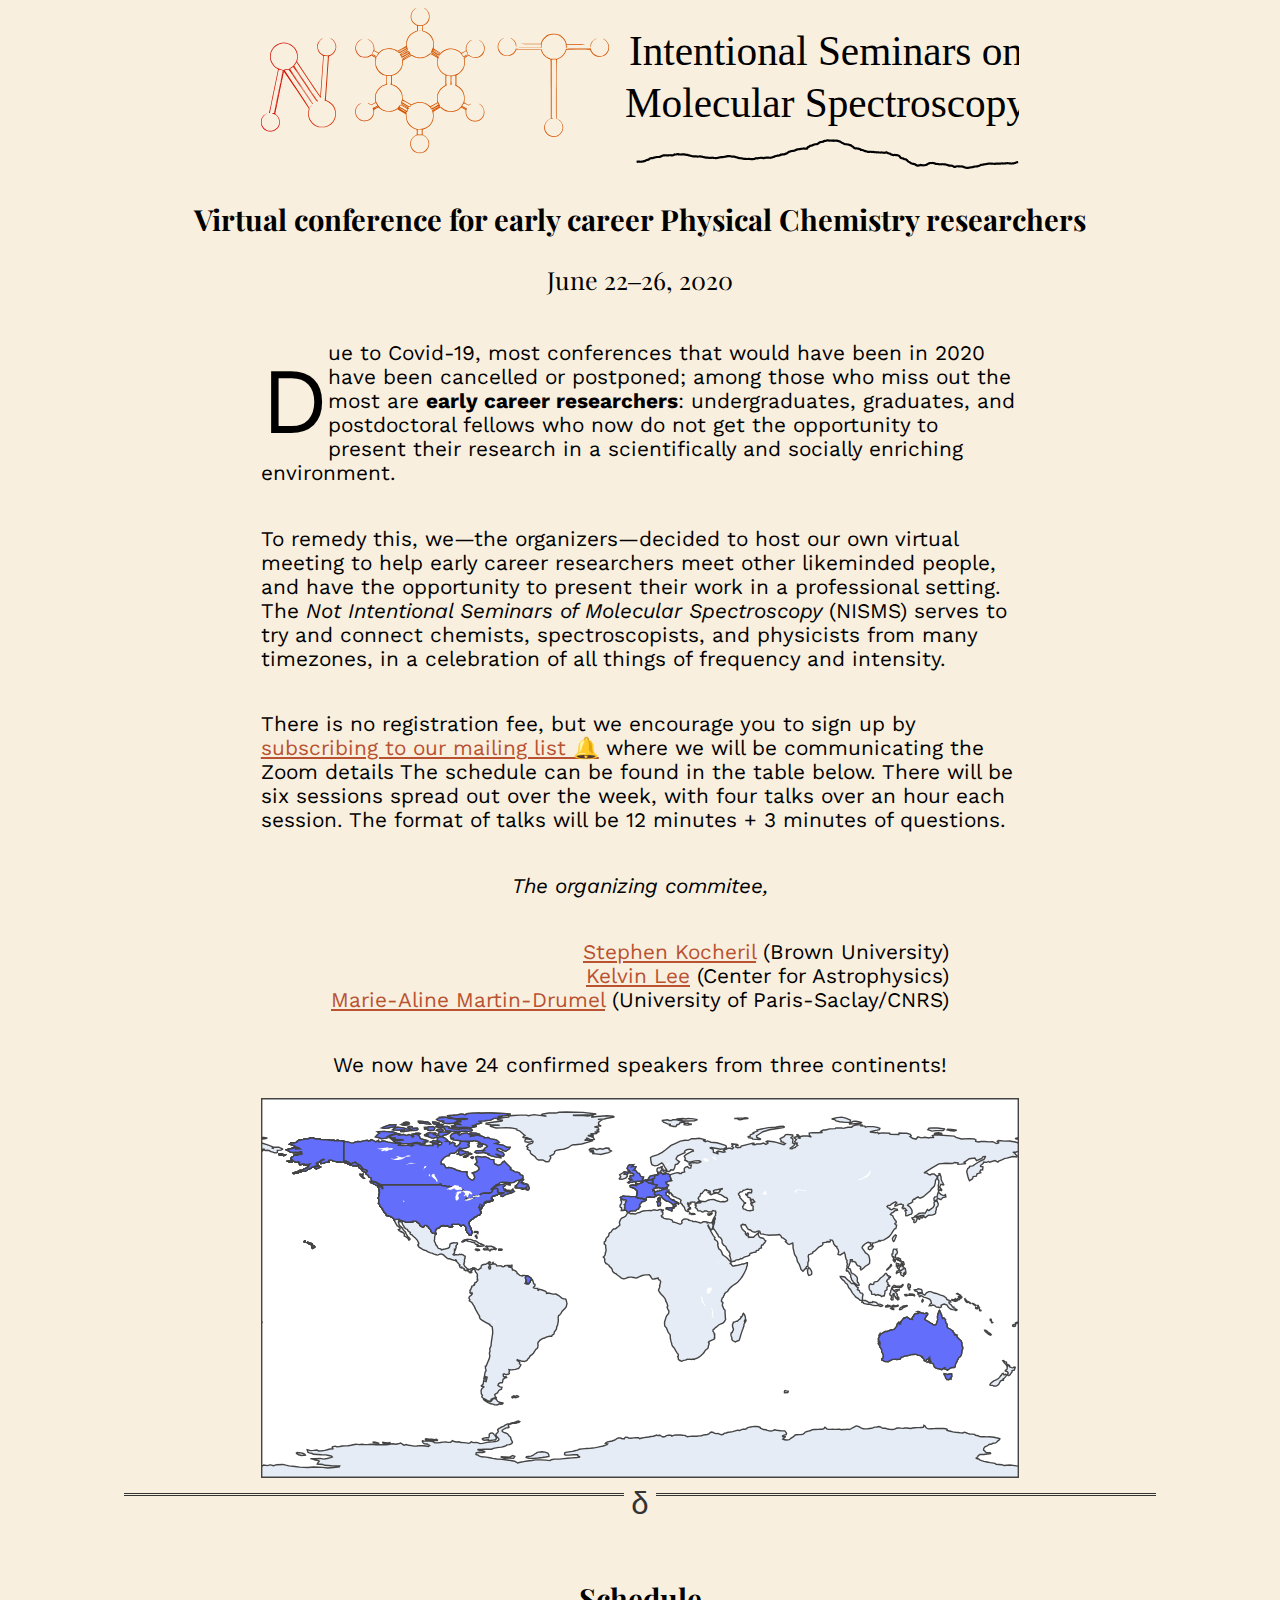
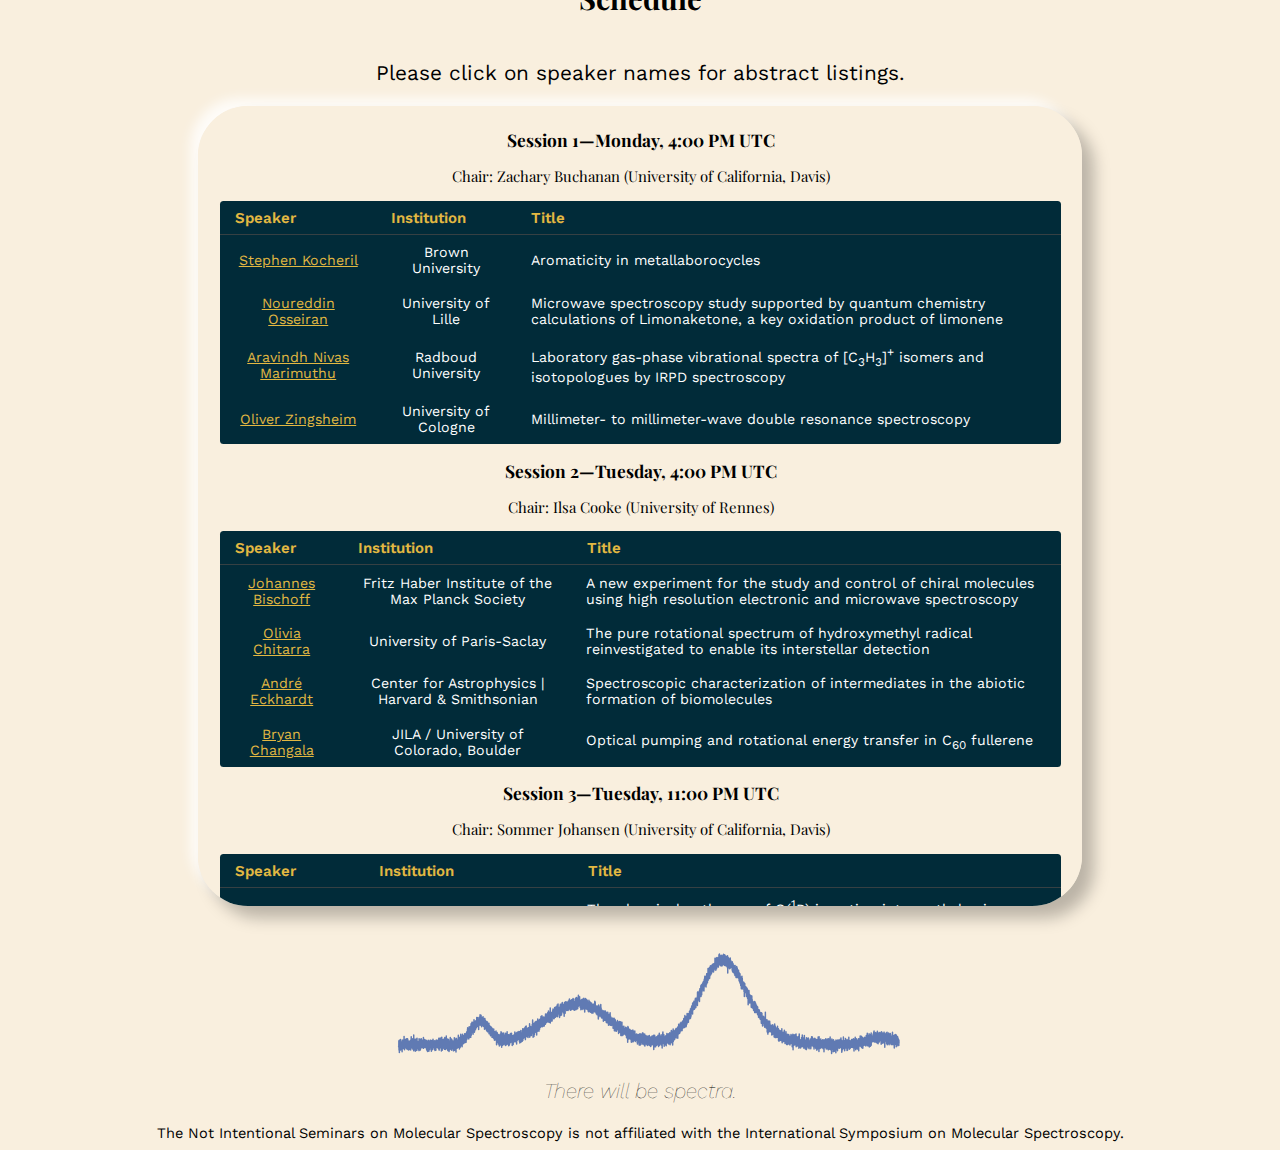
==== commit 3cb4a08c: "Updated schedule and added note on talk format" ====
--- a/index.html
+++ b/index.html
@@ -44,7 +44,7 @@
       <p> There is no registration fee, but we encourage you to sign up by  
         <a href="https://forms.gle/BFYWAidmMbKJy1d68" target="_blank" rel="noopener noreferrer">subscribing to our mailing list 🔔</a> where we will be communicating the Zoom details
         The schedule can be found in the table below. There will be six sessions spread out over the week, with four talks
-        over an hour each session.
+        over an hour each session. The format of talks will be 12 minutes + 3 minutes of questions.
       </p>
 
     </div>
